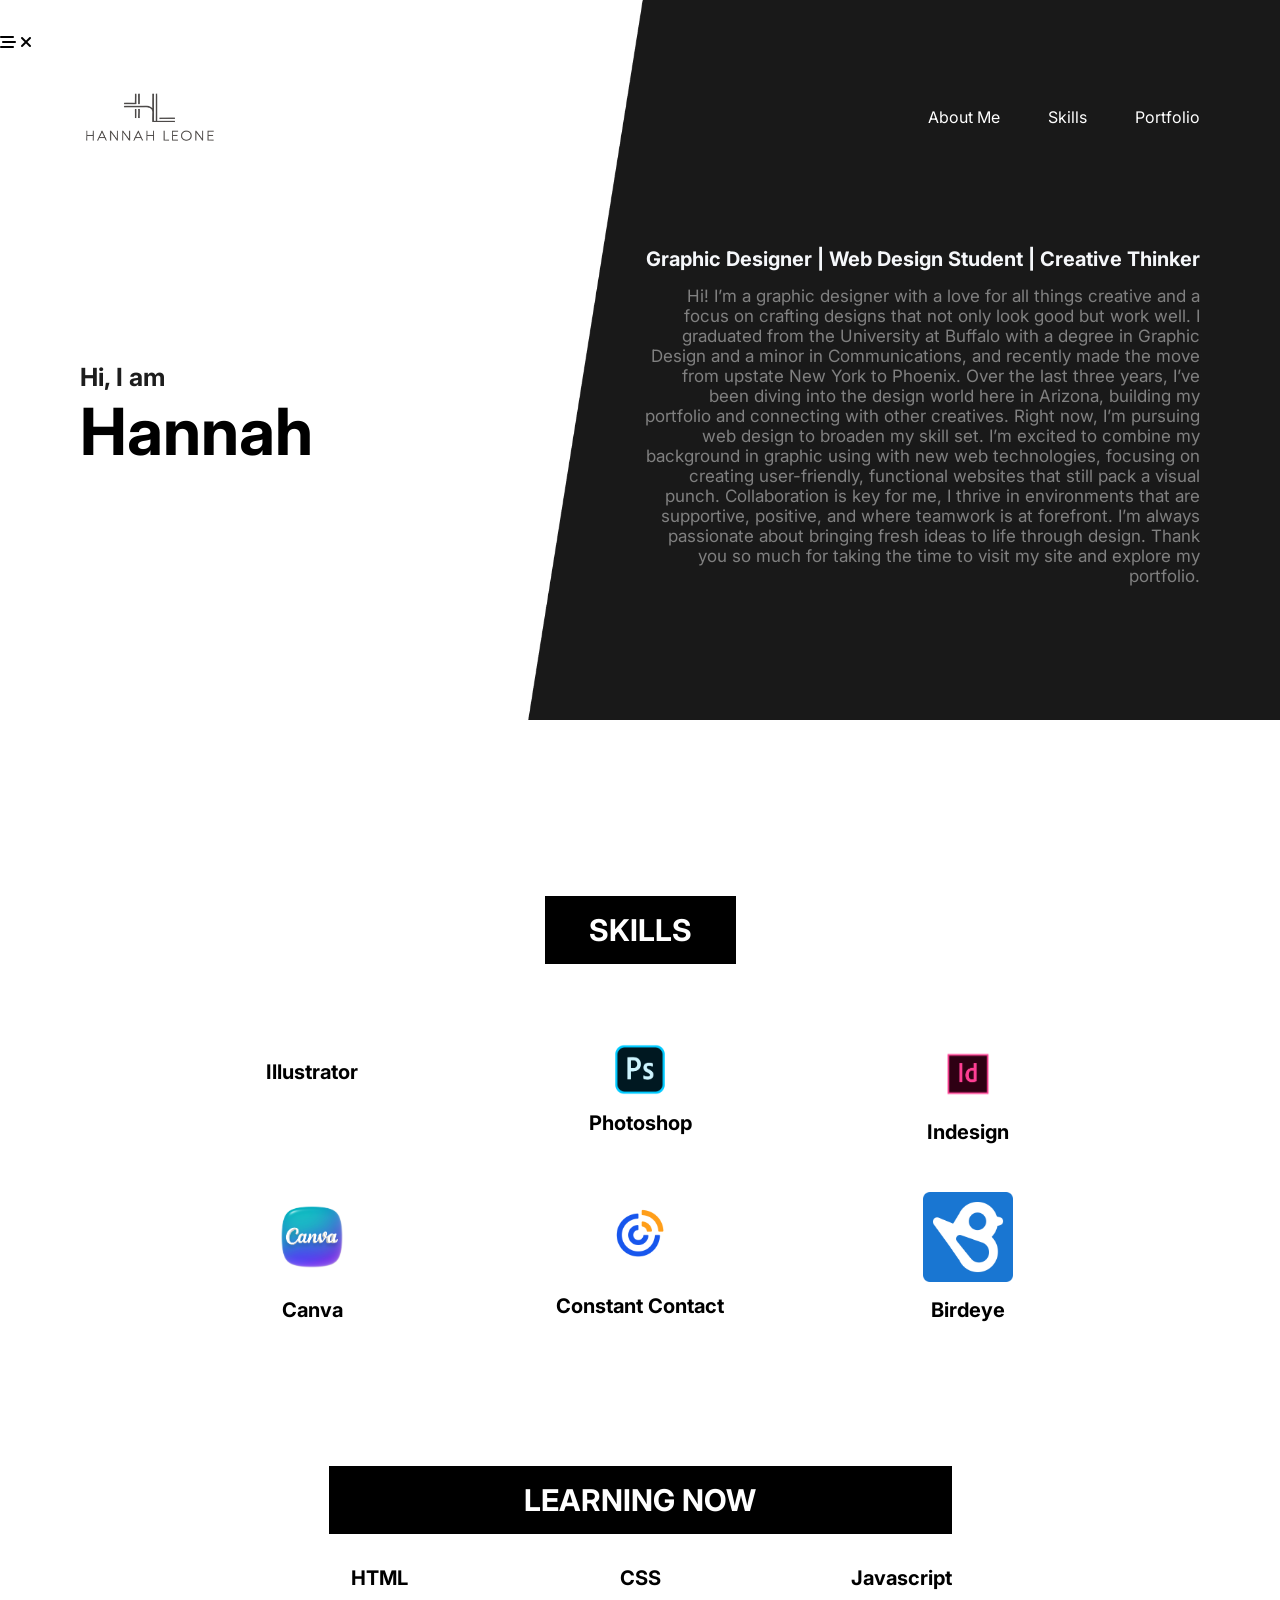
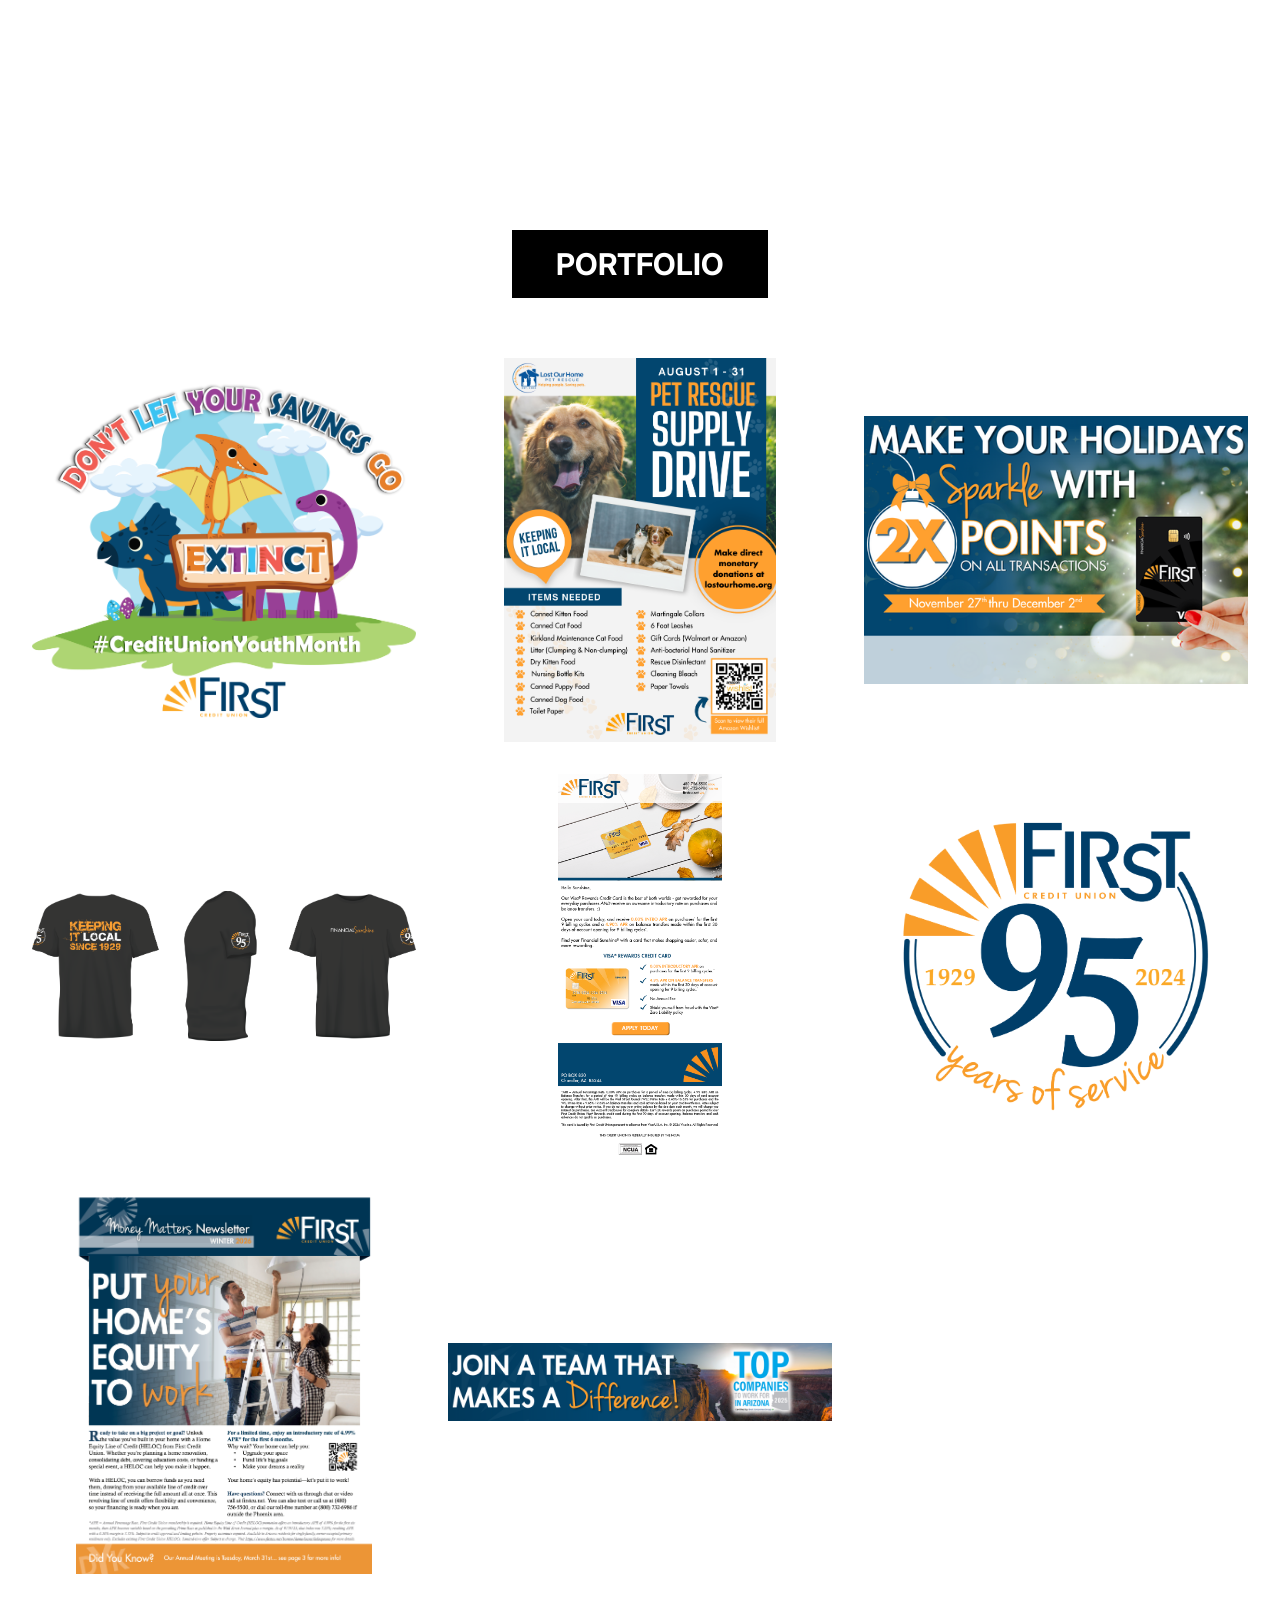
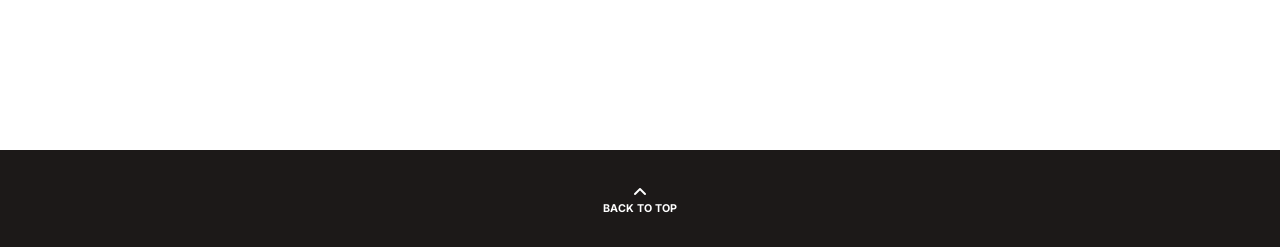
==== index.html @ 51cfffb6 "Fix viewport meta tag" ====
<!DOCTYPE html>
<html lang="en">
<head>
    <meta charset="UTF-8">
   <meta name="viewport" content="width=device-width, initial-scale=1.0">
    <title>Hannah Leone Portfolio</title>
    <link rel="stylesheet" href="style.css">
    <link rel="stylesheet" href="https://cdnjs.cloudflare.com/ajax/libs/font-awesome/6.6.0/css/all.min.css" integrity="sha512-Kc323vGBEqzTmouAECnVceyQqyqdsSiqLQISBL29aUW4U/M7pSPA/gEUZQqv1cwx4OnYxTxve5UMg5GT6L4JJg==" crossorigin="anonymous" referrerpolicy="no-referrer" />
</head>
<body>
    <header> 
        <div class="humburger">
            <i class="fa-solid fa-bars-staggered"  data-visible="true"></i>
            <i class="fa-solid fa-xmark"  data-visible="false"></i>
        </div>
    <nav class="container navbar">

        <img src="resources/transparent-logo.png" alt="logo" class="logo">
        <ul class="nav-links" data-visible="false">
            <li><a href="#About">About Me</a></li>
            <li><a href="#Skills">Skills</a></li>
            <li><a href="#Portfolio">Portfolio</a></li>
        </ul>
    </nav>
</header>
<main>
    <section class="hero">
        <div class="bg-img">
            <img src="resources/bg.png" alt="">
        </div>
        <div class="hero-top container">

                <div class="info">
                    <h1>Hi, I am</h1>
                    <h2>Hannah</h2>
                </div>
        

         <div class="aboutme-hero">
        <h6>Graphic Designer | Web Design Student | Creative Thinker</h6>
        <p>Hi! I’m a graphic designer with a love for all things creative and a focus on crafting designs that not only look good but work well. I graduated from the University at Buffalo with a degree in Graphic Design and a minor in Communications, and recently made the move from upstate New York to Phoenix. Over the last three years, I’ve been diving into the design world here in Arizona, building my portfolio and connecting with other creatives.
            Right now, I’m pursuing web design to broaden my skill set. I’m excited to combine my background in graphic using with new web technologies, focusing on creating user-friendly, functional websites that still pack a visual punch.
            Collaboration is key for me, I thrive in environments that are supportive, positive, and where teamwork is at forefront. I’m always passionate about bringing fresh ideas to life through design.
            Thank you so much for taking the time to visit my site and explore my portfolio.</p>
         </div>
        </div>   
    </section>

    <section class="skills container" id="Skills">
        <div class="header-info">
            <h4>SKILLS</h4>
        </div>

        <div class="grid-skills">
            <div class="grid-item item1">
                    <img src="resources/Adobe_Illustrator-Logo.wine.png" alt="">
                    <h6>Illustrator</h6>
            </div>
                        <div class="grid-item item2">
                  <img src= "resources/Adobe-Photoshop-Logo-2019-2020.png" alt="">
                    <h6>Photoshop</h6>
                </div>
                <div class="grid-item item3">
                    <img src="resources/Adobe_InDesign-Logo.wine.png" alt="">
                    <h6>Indesign</h6>
                </div>
                <div class="grid-item item4">
                    <img src="resources/canvalogo.webp" alt="">
                    <h6>Canva</h6>
                </div>
                <div class="grid-item item5">
                    <img src="resources/constant contact logo.png" alt="">
                    <h6>Constant Contact</h6>
                </div>
                <div  class="grid-item item6">
                    <img src="resources/birdeye Logo.png" alt="">
                    <h6>Birdeye</h6>
                </div>
        </div>

        <div class="learning-now">
            <h4>LEARNING NOW</h4>
            <div class="grid-skills">
                
                <div class="grid-item item1">
                    <h6>HTML</h6>
                </div>

                <div class="grid-item item2">
                    <h6>CSS</h6>
                </div>

                <div class="grid-item item3">
                    <h6>Javascript</h6>
                </div>

            </div>
        </div>


            
    </section>

  <section class="portfolio" id="Portfolio">
  <h4>PORTFOLIO</h4>

  <div class="portfolio-grid">

    <!-- Campaign Item -->
    <div class="portfolio-campaign">

      <!-- Main square -->
      <div class="portfolio-item campaign-toggle">
        <img src="resources/Sticker.png">
        <div class="overlay">
          <h6>Youth Week</h6>
        </div>
      </div>

      <!-- Expanded gallery -->
      <div class="campaign-gallery">

        <!-- Project description-->
         <h3 class="project-blurb">
          Youth Week Design Materials <br>
          A cohesive set of print materials created to engage youth participants through interactive and visually approachable design. Assets were developed using a combination of Adobe Illustrator and InDesign to ensure consistency, clarity, and print-ready production.
         </h3>
      
        <!--Images with Captions--> 
      <figure>
        <img src="resources/Poster 8.5x11.pdf" alt="Youth Week Poster">
        <figcaption><h3>Youth Week Promotional Poster</h3>
        A vibrant, eye-catching design to draw attention to Youth Week events and activities.</figcaption>
      </figure>

      <figure>
        <img src="resources/Digital Screen 1920x1080-01.png" alt="Youth Week Color Page">
        <figcaption><h3> Interactive Coloring Page </h3>
        Encourages creativity and hands-on participation for youth members.</figcaption>
      </figure>

      <figure>
        <img src="resources/Crossword Puzzle With Logo.pdf" alt="Youth Week Word Search">
        <figcaption><h3>Word Search Puzzle </h3>
        A fun, educational activity reinforcing key Youth Week themes.</figcaption>
      </figure>

      <figure>
        <img src="resources/Word Search with Logo.pdf" alt="Youth Week Cross Word">
        <figcaption><h3>Crossword Puzzle </h3>
        Promotes problem-solving and engagement in a playful format.</figcaption>
      </figure>

    </div>

    </div>

    <!-- Campaign Item -->
    <div class="portfolio-campaign">

    

      <!-- Main square -->
      <div class="portfolio-item campaign-toggle">
        <img src="resources/Lost Our Home Flyer.png">
        <div class="overlay">
          <h6>Pet Supply Drive</h6>
        </div>
      </div>
      
      <!-- Expanded gallery -->
      <div class="campaign-gallery">

        <!-- Project description-->
         <h3 class="project-blurb">
          Pet Supply Drive Campaign Materials <br>
          A community-focused set of promotional materials created for a Credit Union–led Pet Supply Drive supporting local animal shelters. Assets included in-branch print signage and digital platform banners, designed to engage members through clear messaging and cohesive visual design.
         </h3>

         <!-- Images with Captions-->
        <figure>
        <img src="resources/Pet Supply Drive Flyer.pdf" alt="Pet Supply Drive Flyer">
        <figcaption><h3>Promotional Poster</h3> A clear, approachable in-branch poster designed to raise awareness and encourage member participation in the Pet Supply Drive</figcaption>
        </figure>

        <figure>
        <img src="resources/Pet Supply Drive Account Tile.png">
          <figcaption><h3>Digital Banking Banner</h3> A streamlined digital banner displayed within the online banking platform to promote the Pet Supply Drive and increase visibility among members. </figcaption>
        </figure>
      </div>

    </div>

      <!-- Campaign Item -->
    <div class="portfolio-campaign">

      <!-- Main square -->
      <div class="portfolio-item campaign-toggle">
        <img src="resources/CC Campaign - Website Pop Up (1).png">
        <div class="overlay">
          <h6>Holiday Credit Card Campaign</h6>
        </div>
      </div>

      <!-- Expanded gallery -->
      <div class="campaign-gallery">

        <!-- Project description-->
         <h3 class="project-blurb">
          Holiday Rewards Campaign Materials <br>
          A seasonal promotional campaign created to highlight a limited-time rewards incentive for cardholders. The campaign focused on clear value-driven messaging and festive visuals to encourage increased card usage during the holiday period. </h3>
      
        <!--Images with Captions--> 
      <figure>
        <img src="resources/CC Campaign - Website Pop Up (1).png" alt="Holiday Credit Card Promotion Website Pop-up">
        <figcaption><h3>Website Pop-up</h3>
        A festive website pop-up designed to highlight a limited-time 2x points promotion and capture member attention during site visits.</figcaption>
      </figure>

      <figure>
        <img src="resources/CC Holiday Campaign - Email Header (1).png" alt="Holiday Credit Card Campaign Email Header">
        <figcaption><h3> Email Header </h3>
        Email header designed to introduce the holiday credit card promotion and highlight limted-time rewards. </figcaption>
      </figure>

      <figure>
        <img src="resources/CC Holiday Campaign-Top Banner (1).png" alt="Holiday Credit Card Campaign Digital Banking Top Banner">
        <figcaption><h3>Digital Banking Banner </h3>
        A steramlined digital banner displayed within the online banking platform to promote the holiday credit card rewards offer.</figcaption>
      </figure>

      <figure>
        <img src="resources/CC Rewards Point Teller Tower (3).png" alt="Holiday Credit Card Campaign Teller Tower Display">
        <figcaption><h3>Teller Tower</h3>
        An in-branch teller tower designed to support the holiday credit card campaing and reinforce messaging at point of service.</figcaption>
      </figure>

    </div>

    </div>
    <!-- Campaign Item -->
    <div class="portfolio-campaign">

      <!-- Main square -->
      <div class="portfolio-item campaign-toggle">
        <img src="resources/tshirt - 2.png">
        <div class="overlay">
          <h6>Apparel</h6>
        </div>
      </div>

      <!-- Expanded gallery -->
      <div class="campaign-gallery">
        <img src="resources/Option 3.pdf">
        <img src="resources/Option 3.3.pdf">
        <img src="resources/Option 3.2.pdf">
        <img src="resources/Option 2.pdf">
        <img src="resources/Option 2.2.pdf">

      </div>

    </div>

   <!-- Campaign Item -->
    <div class="portfolio-campaign">

      <!-- Main square -->
      <div class="portfolio-item campaign-toggle">
        <img src="resources/TIMES Eblast Fall 2024 - 2.png">
        <div class="overlay">
          <h6>Email Campaigns</h6>
        </div>
      </div>

      <!-- Expanded gallery -->
      <div class="campaign-gallery">

        <!-- Project description-->
         <h3 class="project-blurb">
          Holiday Rewards Campaign Materials <br>
          A seasonal promotional campaign created to highlight a limited-time rewards incentive for cardholders. The campaign focused on clear value-driven messaging and festive visuals to encourage increased card usage during the holiday period. </h3>
      
        <!--Images with Captions--> 
      <figure>
        <img src="resources/TIMES Eblast Fall 2024 -1.png" alt="Fall 2024 Eblast">
      </figure>

      <figure>
        <img src="resources/TIMES Eblast January 2025.png" alt="January 2025 Eblast">
      </figure>

      <figure>
        <img src="resources/TIMES Eblast March 2024 - 2.png" alt="March 2024 Eblast">
      </figure>

      <figure>
        <img src="resources/TIMES Eblast Summer 2024.png" alt="Summer 2024 Eblast">
      </figure>

      <figure>
        <img src="resources/Car Sale Email.png" alt="Car Sale Eblast">
      </figure>


    </div>


    <!-- Campaign Item -->
    <div class="portfolio-campaign">

      <!-- Main square -->
      <div class="portfolio-item campaign-toggle">
        <img src="resources/95 Years -Transparent Background-01.png">
        <div class="overlay">
          <h6>Logo Designs</h6>
        </div>
      </div>

      <!-- Expanded gallery -->
      <div class="campaign-gallery">
        <img src="resources/First Wealth Advisors Logo - 2024-02.png">
      </div>

    </div>


   <div class="portfolio-campaign">

  <!-- Main square -->
  <div class="portfolio-item campaign-toggle">
    <img src="resources/Jan2025MM Pg 1.png">
    <div class="overlay">
      <h6>Community Newsletter</h6>
      <p>Editorial Design</p>
    </div>
  </div>

  <!-- Expanded content -->
  <div class="campaign-gallery">

    <!-- Page previews -->
    <a href="resources/newsletter.pdf" target="_blank">
      <img src="resources/Jan2025MM Pg 1.png" alt="Newsletter page 1">
    </a>

    <a href="resources/newsletter.pdf" target="_blank">
      <img src="resources/Jan2026MM Pg 2.png" alt="Newsletter page 2">
    </a>

    <a href="resources/newsletter.pdf" target="_blank">
      <img src="resources/Jan2026MM Pg 3.png" alt="Newsletter page 3">
    </a>

    <!-- CTA -->
    <a href="resources/January2026MM.pdf"
       target="_blank"
       class="view-pdf">
      View full newsletter →
    </a>

  </div>


   <!-- Campaign Item -->
    <div class="portfolio-campaign">

      <!-- Main square -->
      <div class="portfolio-item campaign-toggle">
        <img src="resources/8.png">
        <div class="overlay">
          <h6>Indeed Banner</h6>
        </div>
      </div>

      <!-- Expanded gallery -->
      <div class="campaign-gallery">
        <img src="resources/7.png">
        <img src="resources/6.png">
        <img src="resources/5.png">
        <img src="resources/4.png">
        <img src="resources/3.png">
        <img src="resources/2.png">
        <img src="resources/1.png">

      </div>

    </div>


  </div>

</div>


  </div>
</section>





</section>



</main>

<footer>
    <div class="container footer-info">
    <div class="scroll-up">
        <a href="#"><i class="fas fa-angle-up"></i></a>
        <h6>BACK TO TOP</h6>
    </div>
</footer>


<script>
  document.querySelectorAll(".campaign-toggle").forEach(toggle => {
    toggle.addEventListener("click", () => {
      const gallery = toggle.nextElementSibling;
      gallery.classList.toggle("active");
    });
  });
</script>


</body>












</html>
---- style.css ----
@import url('https://fonts.googleapis.com/css2?family=Inter:ital,opsz,wght@0,14..32,100..900;1,14..32,100..900&display=swap');
*{
    margin: 0;
    padding: 0;
    box-sizing: border-box;
}

body {
    font-family: "Inter", sans-serif;
    background: color #f5f7fa;;

}

header {
    position: absolute;
    top: 0;
    left: 0;
    width: 100%;
    z-index: 999;
    margin-top:2rem;
    height: 2.875rem;
   
}
.container{
    width: min(90%,1120px);
    margin-inline: auto;
}
/*Navigation Bar */
.navbar{
    display: flex;
    justify-content: space-between;
    align-items: center;
    
}

.navbar .mobile-logo{
    display: none;
}
.navbar .logo{
    width: 8.729375rem;
    height:8.125rem ;
    cursor: pointer;
}

.nav-links{
    height: 100%;
    display: flex;
    justify-content: center;
    align-items: center;
    gap: 3rem;
    
}
.nav-links li{
    list-style: none;
}
.nav-links li a{
    text-decoration: none;
    color: #fff;
    font-size: 1rem;
    font-weight: 400;
    line-height: 1rem;
}
.nav-links .btn{
    text-decoration: none;
    background-color: #fff;
    color: black;
    border: none;
    padding: 10px 25px;
    border-radius: 20px;
    font-size: 1rem;
    font-weight: 400;
    line-height: 1rem;
    cursor: pointer;
}

.hero {
    margin-top: 2.125rem;
    display: flex;
    flex-direction: column;
}

.hero-top.container {
    padding-bottom: 55px;
    display: flex;
    justify-content: space-between;
    align-items: center;
    height: 80vh;
    position: relative;
    z-index: 2;
}

.info {
    flex: 1;
    align-items: left;
}

.aboutme-hero {
    padding-top: 100px;
    flex: 1;
    color: white;
    text-align: right;
}


.bg-img {
    position: absolute;
    top: 0;
    left: 0;
    width: 100%;
    height: 100%;
    z-index: 1;
}

.bg-img img{
    width: 60%;
    height: 80vh;
    position: absolute;
    right: 0;
    top: 0;
    z-index: -1;
    opacity: 90%;
}


.info h1 {
    margin-top: 100px;
    font-size: 25px;
    font-weight: 700;
    color: #1d1d1d;
}

.info h2 {
    font-size: 65px;
    font-weight: 700;
}

.info h6 {
    font-size: 1.5rem;
    font-weight: 400;
    color: #909090;
}


.person-img img{
    margin-right: 8rem;
    width: 400px;
    height:468px
}


.aboutme {
    font-size: 25px;
    margin-top: 200px;
    background: #1d1d1d;
    display: flex;
    flex-direction: column;
    align-items: center;
    padding: 2rem 3rem;
    color: #fff;
    gap: 1rem;
}

.aboutme-hero h6 {
    font-size: 20px;
    color: #f5f7fa;
}
.aboutme-hero p{
    margin-top: 15px;
    font-size: 17px;
    line-height: 20px;
    color: grey;
}

.header-info{
    border: 4px solid #000;
    font-size: 30px;
    padding: 0.75rem 2.5rem;
    margin: 0;
    display: inline-block;
    text-align: center;
    background-color: #000;
    color: white;
}

.header-info h4 {
    margin-top: 0;
}

.header-info h6{
    font-size: 1rem;
    font-weight: 600;
    border-inline: 2px solid #000;
    padding-inline: 1rem;
}
.grid-about{
    display: grid;
    grid-template-columns: repeat(2,1fr);
    gap: 2rem;
}
.grid-about h6{
    font-size: 3px;
    font-weight: 700;
}
.grid-about .columns{
    display: flex;
    flex-direction: column;
    gap: 1rem;

}
.skills{
    text-transform: capitalize;
    margin-top: 8.875rem;
    display: flex;
    flex-direction: column;
    align-items: center;
    gap: 5rem;
}
.using-now, .learning-now, .other-skills{
    display: flex;
    flex-direction: column;
    gap: 2rem;
}
.using-now, .learning-now, .other-skills h4{
    font-size: 1.5rem;
    display: flex;
}

.grid-skills{
    font-size: 30px;
    display: grid;
    grid-template-columns: repeat(3,1fr);
    row-gap: 3rem;
    column-gap: 10rem;
}
.grid-item{
    display: flex;
    flex-direction: column;
    gap: 1rem;
    text-align: center;
    align-items: center;
    
}
.grid-item img{
    width: 90px;
    height: 100px;
    height: auto;
    max-width: 100%;
    object-fit: fill;
}

.learning-now {
    display: flex;
    justify-content: center;
    margin: 4rem 0;
}

.learning-now h4 {
    border: 4px solid #000;
    font-size: 30px;
    padding: 0.75rem 2.5rem;
    margin: 0;
    display: inline-block;
    text-align: center;
    background-color: #000;
    color: white;
}


/* =========================
   PORTFOLIO SECTION
========================= */

.portfolio {
  margin: 6rem auto;
  text-align: center;
  padding: 80px 0;
}

.portfolio h4 {
  border: 4px solid #000;
  font-size: 30px;
  padding: 0.75rem 2.5rem;
  margin: 0 auto 60px;
  display: inline-block;
  background-color: #000;
  color: white;
  width: fit-content;
}


/* =========================
   GRID LAYOUT
========================= */

.portfolio-grid {
  display: grid;
  grid-template-columns: repeat(3, 1fr);
  gap: 2rem;
  max-width: 1400px;
  margin: 0 auto;
  padding: 0 2rem;
}


/* =========================
   PORTFOLIO ITEM (SQUARE)
========================= */

.portfolio-item {
  aspect-ratio: 1 / 1;
  position: relative;
  overflow: hidden;
  cursor: pointer;
}

.portfolio-campaign {
  display: contents;
}


.portfolio-item img {
  width: 100%;
  height: 100%;
  object-fit: contain;
  display: block;
  border-radius: 4px;
  transition: transform 0.4s ease;
}

.portfolio-item:hover img {
  transform: scale(1.05);
}


/* =========================
   OVERLAY
========================= */

.overlay {
  position: absolute;
  inset: 0;
  background: rgba(0, 0, 0, 0.6);
  display: flex;
  flex-direction: column;
  align-items: center;
  justify-content: center;
  text-align: center;
  opacity: 0;
  transition: opacity 0.3s ease;
  padding: 16px;
  color: white;
}

.portfolio-item:hover .overlay {
  opacity: 1;
}

.overlay h6 {
  font-size: 1rem;
  margin-bottom: 6px;
}

.overlay p {
  font-size: 0.8rem;
  opacity: 0.85;
}


/* =========================
   EXPANDABLE CAMPAIGN GALLERY
========================= */

.campaign-gallery {
  grid-column: 1 / -1;
  display: none;
  grid-template-columns: repeat(2, 1fr); /* ⬅ bigger images */
  gap: 1.5rem;
  margin-top: 1.5rem;
}


.campaign-gallery.active {
  display: grid;
}

.campaign-gallery img {
  width: 100%;
  aspect-ratio: 1 / 1;
  object-fit: contain;   /* keeps whole image visible */
  background: #f5f5f5;   /* optional: clean frame */
  padding: 10px;
  border-radius: 4px;
}

.campaign-gallery figure {
  margin: 0;
  display: flex;
  flex-direction: column;
  gap: 0.4rem;
}

.campaign-gallery figcaption {
  font-size: 0.8rem;
  color: #555;
  text-align: center;
}

.project-blurb {
  grid-column: 1 / -1;        /* span full width of gallery */
  font-size: 0.95rem;
  color: #333;                /* matches text color of portfolio */
  line-height: 1.4;
  margin-bottom: 1rem;
  text-align: center;         /* optional, looks clean */
}




footer a{
    text-decoration: none;
    color: #fff
}

footer {
    margin-top: 3rem;
    background-color: #1c1918;
    color: #fff;
    padding: 2rem 0;
    display: flex;
    justify-content: center;
    align-items: center;
    gap: 2rem;
}

.footer-info {
    display: flex;
    flex-direction: column;
    justify-content: center;
    align-items: center;
    text-align: center;
    gap: 1rem;
}
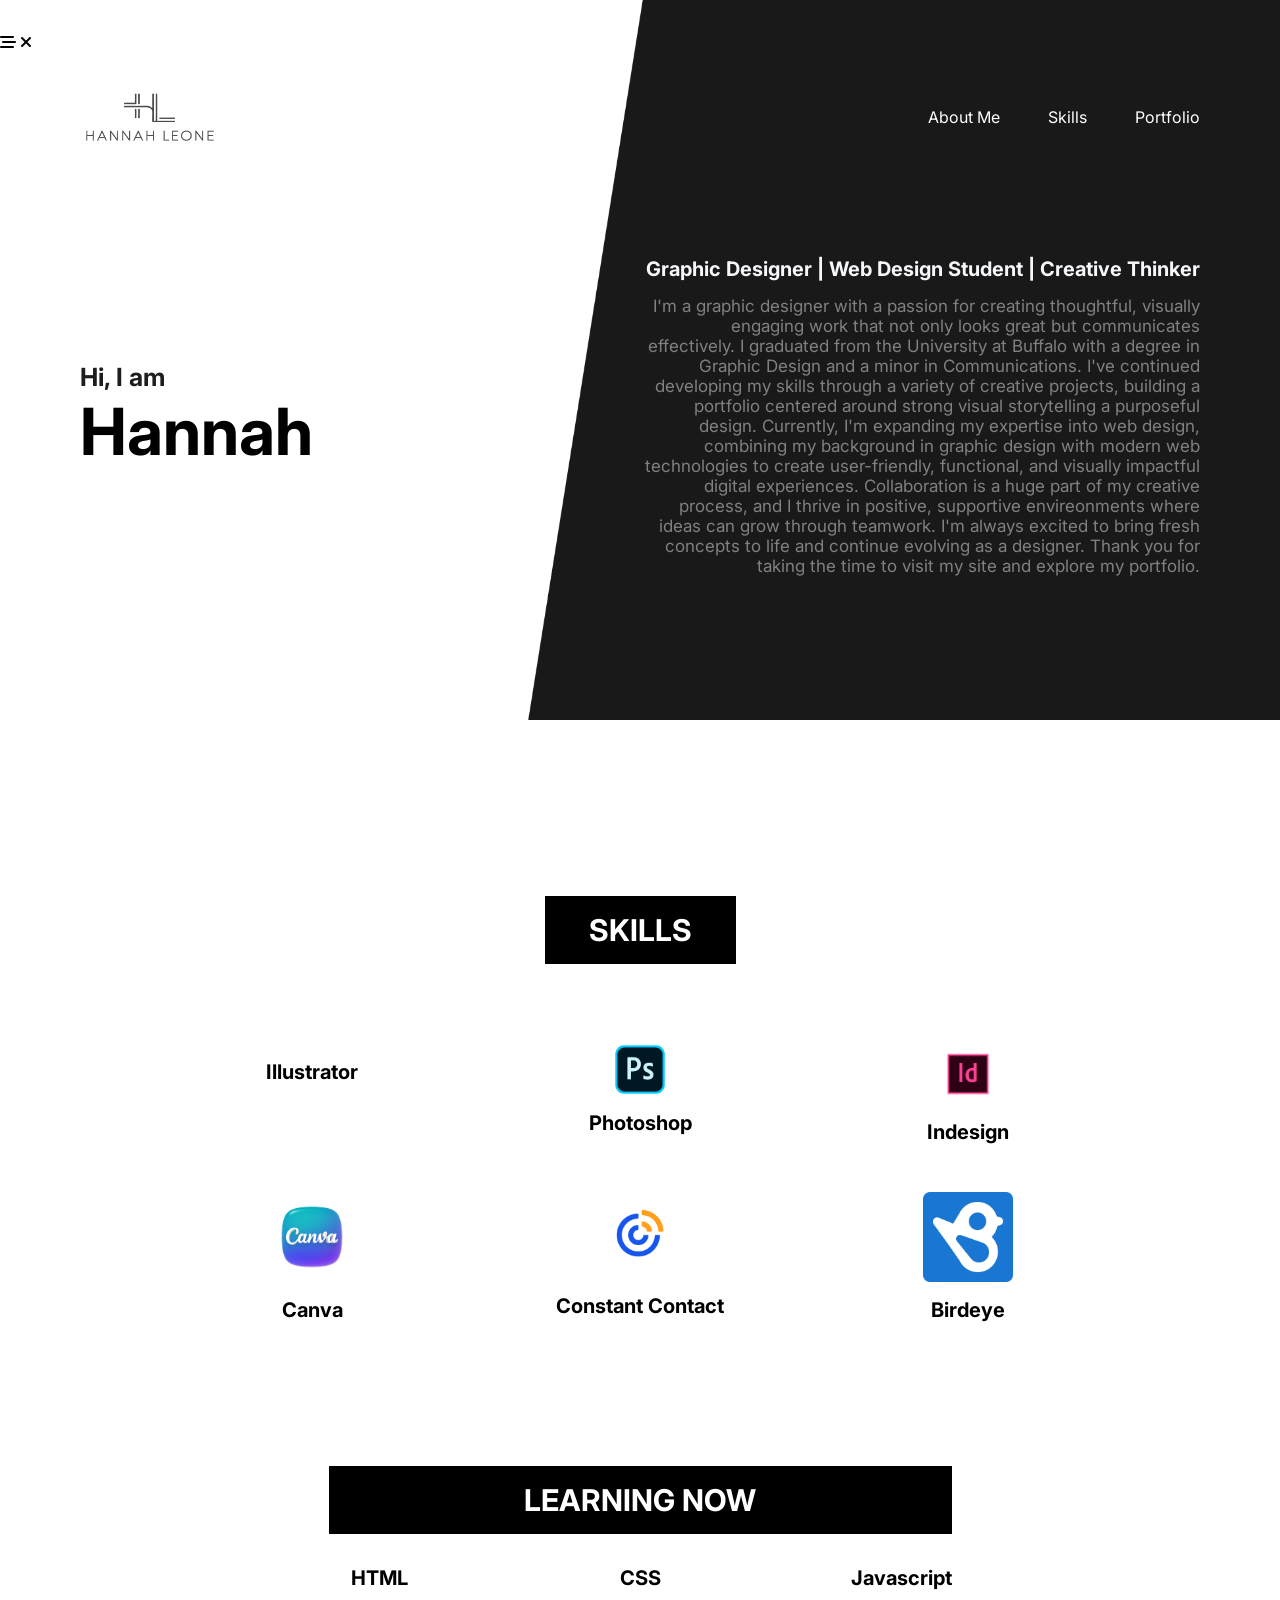
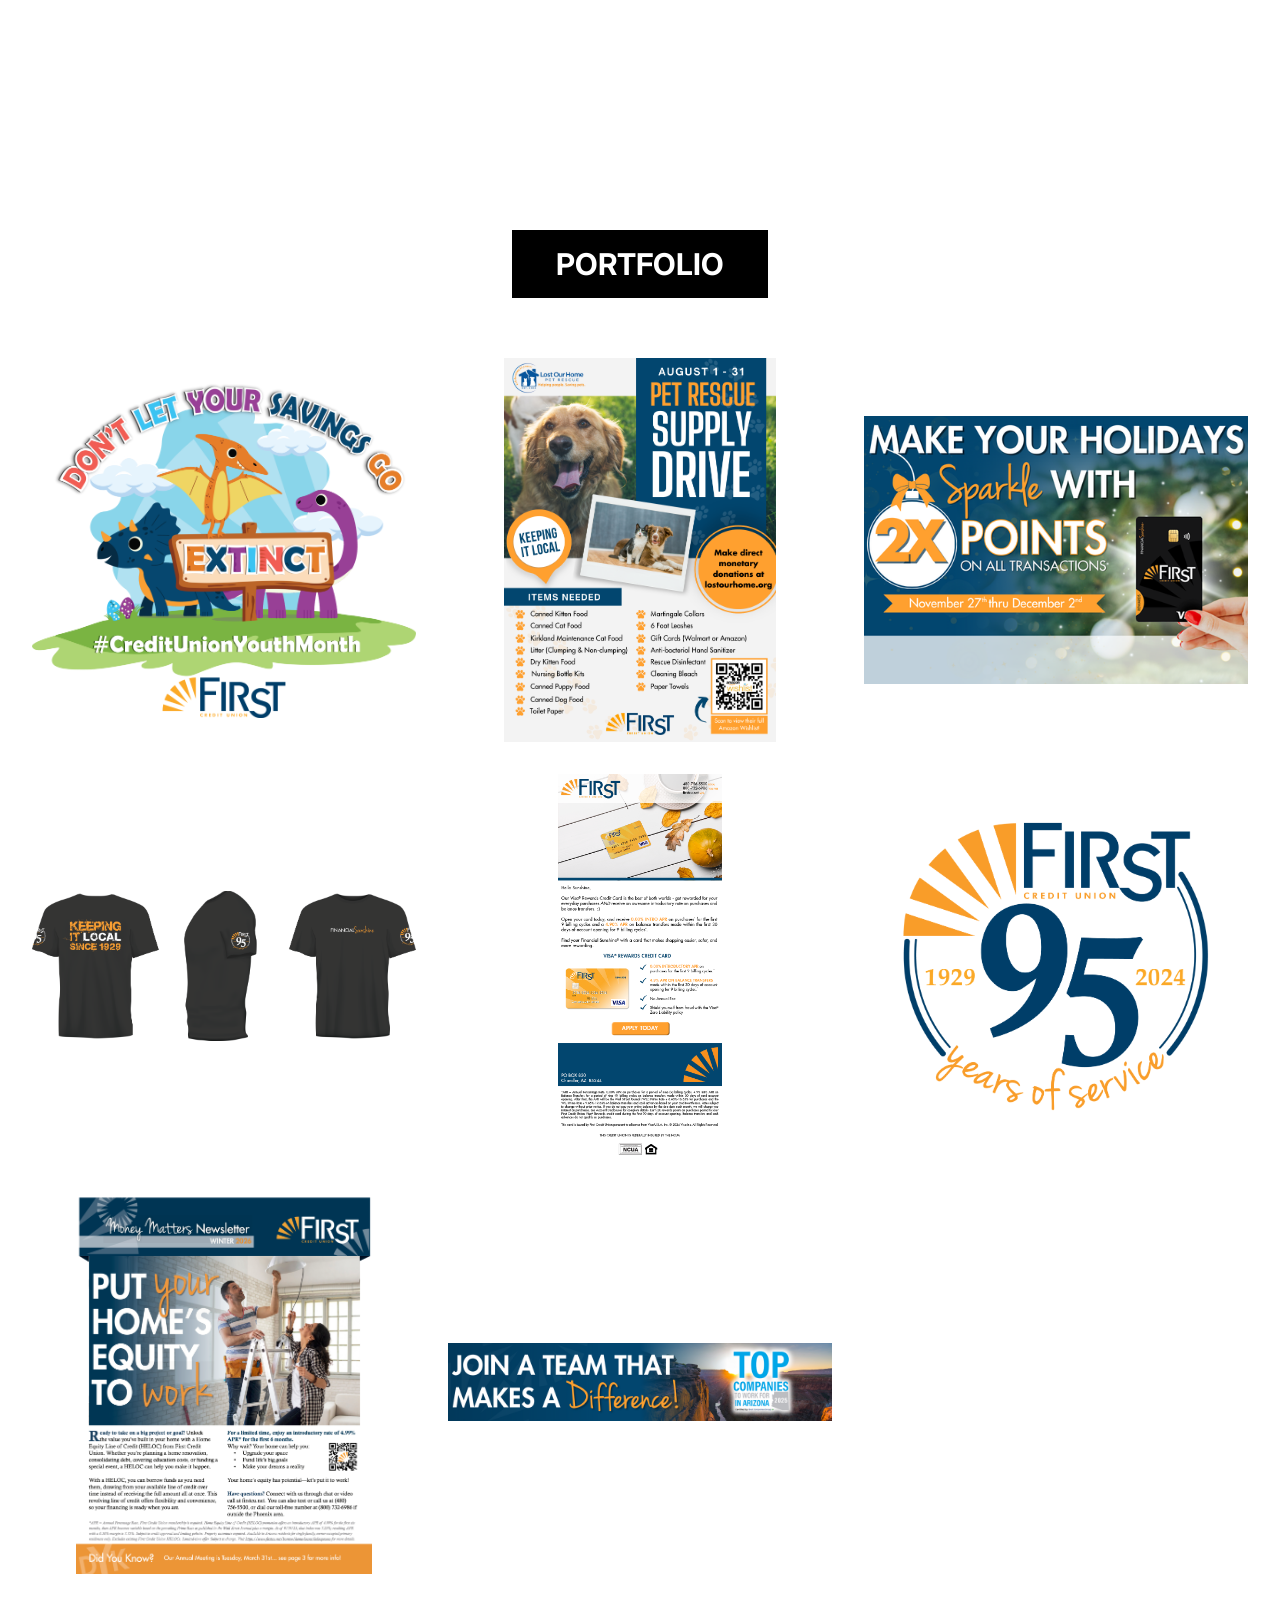
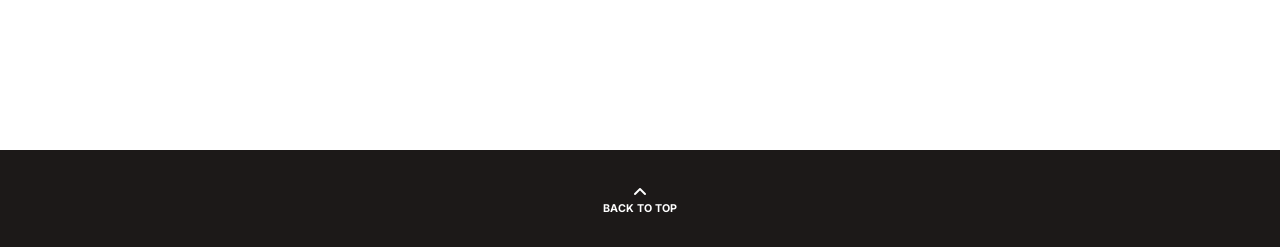
==== commit 29af867f: "Update index.html" ====
--- a/index.html
+++ b/index.html
@@ -2,7 +2,7 @@
 <html lang="en">
 <head>
     <meta charset="UTF-8">
-   <meta name="viewport" content="width=device-width, initial-scale=1.0">
+    <meta name="viewport" content="width=device-width, initial-scale=1.0">
     <title>Hannah Leone Portfolio</title>
     <link rel="stylesheet" href="style.css">
     <link rel="stylesheet" href="https://cdnjs.cloudflare.com/ajax/libs/font-awesome/6.6.0/css/all.min.css" integrity="sha512-Kc323vGBEqzTmouAECnVceyQqyqdsSiqLQISBL29aUW4U/M7pSPA/gEUZQqv1cwx4OnYxTxve5UMg5GT6L4JJg==" crossorigin="anonymous" referrerpolicy="no-referrer" />
@@ -14,6 +14,7 @@
             <i class="fa-solid fa-xmark"  data-visible="false"></i>
         </div>
     <nav class="container navbar">
+        <!--Updated on 5.17.26-->
 
         <img src="resources/transparent-logo.png" alt="logo" class="logo">
         <ul class="nav-links" data-visible="false">
@@ -38,10 +39,12 @@
 
          <div class="aboutme-hero">
         <h6>Graphic Designer | Web Design Student | Creative Thinker</h6>
-        <p>Hi! I’m a graphic designer with a love for all things creative and a focus on crafting designs that not only look good but work well. I graduated from the University at Buffalo with a degree in Graphic Design and a minor in Communications, and recently made the move from upstate New York to Phoenix. Over the last three years, I’ve been diving into the design world here in Arizona, building my portfolio and connecting with other creatives.
-            Right now, I’m pursuing web design to broaden my skill set. I’m excited to combine my background in graphic using with new web technologies, focusing on creating user-friendly, functional websites that still pack a visual punch.
-            Collaboration is key for me, I thrive in environments that are supportive, positive, and where teamwork is at forefront. I’m always passionate about bringing fresh ideas to life through design.
-            Thank you so much for taking the time to visit my site and explore my portfolio.</p>
+        <p>I'm a graphic designer with a passion for creating thoughtful, visually engaging work that not only looks great but communicates effectively. I graduated from the University at Buffalo with a degree in Graphic Design and a minor in Communications. I've continued developing my skills through a variety of creative projects, building a portfolio centered around strong visual storytelling a purposeful design.
+
+          Currently, I'm expanding my expertise into web design, combining my background in graphic design with modern web technologies to create user-friendly, functional, and visually impactful digital experiences.
+
+          Collaboration is a huge part of my creative process, and I thrive in positive, supportive envireonments where ideas can grow through teamwork. I'm always excited to bring fresh concepts to life and continue evolving as a designer. Thank you for taking the time to visit my site and explore my portfolio.
+        </p>
          </div>
         </div>   
     </section>
@@ -437,4 +440,4 @@
 
 
 
-</html>+</html>
--- a/style.css
+++ b/style.css
@@ -442,11 +442,120 @@
     gap: 1rem;
 }
 
-
-
-
-
-
-
-
-
+@media (max-width: 768px) {
+
+  /* REMOVE DIAGONAL / BACKGROUND SHAPE */
+  .bg-img {
+    display: none;
+  }
+
+
+  .hero-top.container {
+    flex-direction: column;
+    height: auto;
+    padding: 3rem 1.5rem 2rem;
+  }
+
+    .hero {
+    margin-top: 1rem;
+  }
+
+   header {
+    position: relative;
+    z-index: auto;
+    padding: 1rem 1.5rem;
+    background: #fff;
+  }
+
+  /* FORCE HERO TEXT TO BLACK */
+  .hero,
+  .hero h1,
+  .hero h2,
+  .hero h6,
+  .aboutme-hero,
+  .aboutme-hero p {
+    color: #000 !important;
+  }
+
+  .info {
+    text-align: center;
+  }
+
+  .info h1,
+  .info h2 {
+    text-align: center;
+  }
+
+  .info h1 {
+    font-size: 18px;
+    margin-top: 0;
+  }
+
+  .info h2 {
+    font-size: 40px;
+    line-height: 1.1;
+    margin-top: 0.5rem;
+    margin-bottom: 0.75rem;
+  }
+
+  .info h6 {
+    margin-top: 0;
+  }
+
+ .aboutme-hero {
+    padding-top: 0;
+    margin-top: 1rem;
+  }
+  
+  .aboutme-hero p {
+    margin-top: 0;
+  }
+
+   .skills {
+    margin-top: 4rem;
+  }
+
+  /* NAVIGATION TEXT BLACK ON MOBILE */
+  .nav-links li a,
+  .nav-links .btn {
+    color: #000 !important;
+  }
+
+  /* If your nav background is light */
+  .navbar {
+    background: transparent;
+    align-items: center;
+  }
+
+  .navbar .logo {
+    height: 40px;
+    width: auto;
+  }
+
+   /* FIX SKILLS GRID ON MOBILE */
+  .grid-skills {
+    grid-template-columns: repeat (2, 1fr);
+    row-gap: 2rem;
+    column-gap: 0;
+  }
+
+  .grid-item img {
+    width: 70px;
+    height: auto;
+  }
+
+  .skills {
+    overflow: visible;
+  }
+
+}
+
+
+/* Test - Mobile Fix */
+
+
+
+
+
+
+
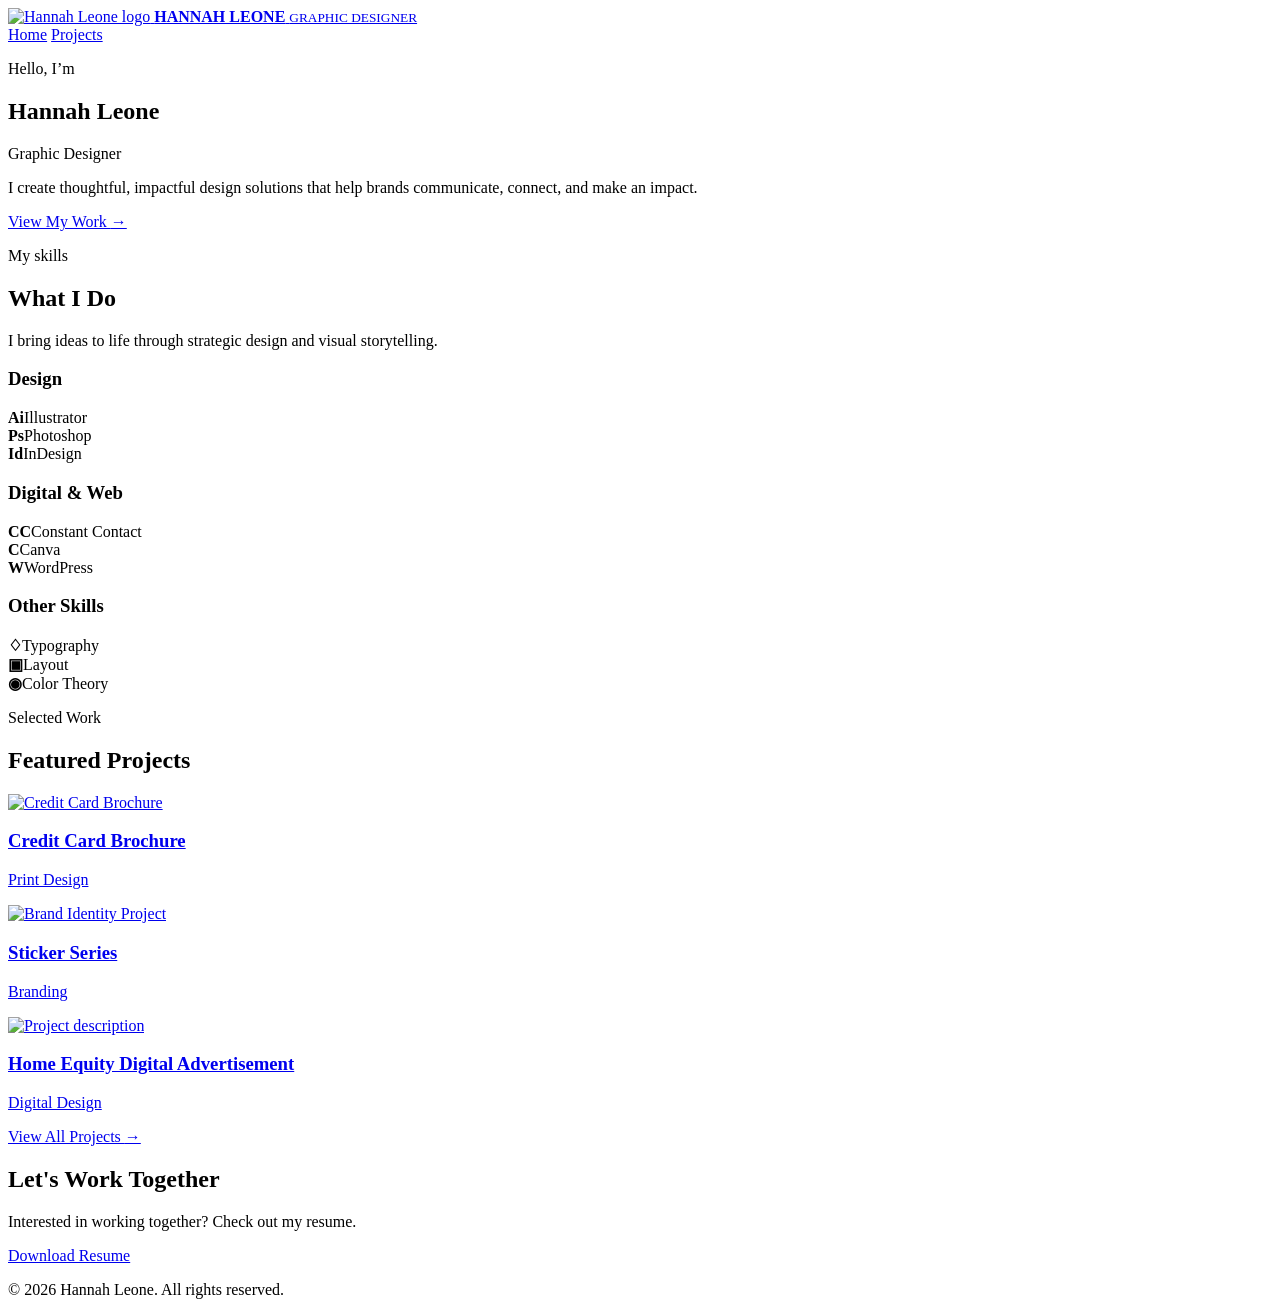
==== commit bcc2fce3: "Update index.html" ====
--- a/index.html
+++ b/index.html
@@ -1,443 +1,160 @@
 <!DOCTYPE html>
 <html lang="en">
-<head>
-    <meta charset="UTF-8">
-    <meta name="viewport" content="width=device-width, initial-scale=1.0">
-    <title>Hannah Leone Portfolio</title>
-    <link rel="stylesheet" href="style.css">
-    <link rel="stylesheet" href="https://cdnjs.cloudflare.com/ajax/libs/font-awesome/6.6.0/css/all.min.css" integrity="sha512-Kc323vGBEqzTmouAECnVceyQqyqdsSiqLQISBL29aUW4U/M7pSPA/gEUZQqv1cwx4OnYxTxve5UMg5GT6L4JJg==" crossorigin="anonymous" referrerpolicy="no-referrer" />
-</head>
-<body>
-    <header> 
-        <div class="humburger">
-            <i class="fa-solid fa-bars-staggered"  data-visible="true"></i>
-            <i class="fa-solid fa-xmark"  data-visible="false"></i>
-        </div>
-    <nav class="container navbar">
-        <!--Updated on 5.17.26-->
+  <head>
+    <meta charset="UTF-8" />
+    <meta name="viewport" content="width=device-width, initial-scale=1.0" />
+    <title>Hannah Leone — Graphic Designer</title>
 
-        <img src="resources/transparent-logo.png" alt="logo" class="logo">
-        <ul class="nav-links" data-visible="false">
-            <li><a href="#About">About Me</a></li>
-            <li><a href="#Skills">Skills</a></li>
-            <li><a href="#Portfolio">Portfolio</a></li>
-        </ul>
-    </nav>
-</header>
-<main>
-    <section class="hero">
-        <div class="bg-img">
-            <img src="resources/bg.png" alt="">
-        </div>
-        <div class="hero-top container">
+    <link rel="preconnect" href="https://fonts.googleapis.com" />
+    <link rel="preconnect" href="https://fonts.gstatic.com" crossorigin />
+    <link
+      href="https://fonts.googleapis.com/css2?family=DM+Sans:wght@400;500;600;700&family=Playfair+Display:wght@400;500&display=swap"
+      rel="stylesheet"
+    />
+    <link rel="stylesheet" href="styles.css" />
+  </head>
 
-                <div class="info">
-                    <h1>Hi, I am</h1>
-                    <h2>Hannah</h2>
-                </div>
-        
+  <body>
+    <main class="site-shell">
+      <header class="header">
+        <a href="#home" class="brand" aria-label="Hannah Leone home">
+          <img
+            class="logo-image"
+            src="assets/transparent-logo.png"
+            alt="Hannah Leone logo"
+          />
+          <span class="brand-copy">
+            <strong>HANNAH LEONE</strong>
+            <small>GRAPHIC DESIGNER</small>
+          </span>
+        </a>
 
-         <div class="aboutme-hero">
-        <h6>Graphic Designer | Web Design Student | Creative Thinker</h6>
-        <p>I'm a graphic designer with a passion for creating thoughtful, visually engaging work that not only looks great but communicates effectively. I graduated from the University at Buffalo with a degree in Graphic Design and a minor in Communications. I've continued developing my skills through a variety of creative projects, building a portfolio centered around strong visual storytelling a purposeful design.
+        <nav aria-label="Primary navigation">
+          <a class="active" href="index.html">Home</a>
+          <a href="projects.html">Projects</a>
+        </nav>
 
-          Currently, I'm expanding my expertise into web design, combining my background in graphic design with modern web technologies to create user-friendly, functional, and visually impactful digital experiences.
+      </header>
 
-          Collaboration is a huge part of my creative process, and I thrive in positive, supportive envireonments where ideas can grow through teamwork. I'm always excited to bring fresh concepts to life and continue evolving as a designer. Thank you for taking the time to visit my site and explore my portfolio.
-        </p>
-         </div>
-        </div>   
-    </section>
+      <section class="hero" id="home">
+        <div class="hero-copy">
+          <p class="eyebrow">Hello, I’m</p>
+          <h1>Hannah Leone</h1>
+          <p class="role">Graphic Designer</p>
+          <p class="intro">
+            I create thoughtful, impactful design solutions that help brands
+            communicate, connect, and make an impact.
+          </p>
+          <a class="button button-dark" href="#work">
+            View My Work <span>→</span>
+          </a>
 
-    <section class="skills container" id="Skills">
-        <div class="header-info">
-            <h4>SKILLS</h4>
         </div>
 
-        <div class="grid-skills">
-            <div class="grid-item item1">
-                    <img src="resources/Adobe_Illustrator-Logo.wine.png" alt="">
-                    <h6>Illustrator</h6>
-            </div>
-                        <div class="grid-item item2">
-                  <img src= "resources/Adobe-Photoshop-Logo-2019-2020.png" alt="">
-                    <h6>Photoshop</h6>
-                </div>
-                <div class="grid-item item3">
-                    <img src="resources/Adobe_InDesign-Logo.wine.png" alt="">
-                    <h6>Indesign</h6>
-                </div>
-                <div class="grid-item item4">
-                    <img src="resources/canvalogo.webp" alt="">
-                    <h6>Canva</h6>
-                </div>
-                <div class="grid-item item5">
-                    <img src="resources/constant contact logo.png" alt="">
-                    <h6>Constant Contact</h6>
-                </div>
-                <div  class="grid-item item6">
-                    <img src="resources/birdeye Logo.png" alt="">
-                    <h6>Birdeye</h6>
-                </div>
+        <div class="hero-image" role="img" aria-label="Portrait of Hannah Leone"></div>
+      </section>
+
+      <section class="skills" id="skills">
+        <div class="skills-intro">
+          <p class="eyebrow">My skills</p>
+          <h2>What I Do</h2>
+          <p>I bring ideas to life through strategic design and visual storytelling.</p>
         </div>
 
-        <div class="learning-now">
-            <h4>LEARNING NOW</h4>
-            <div class="grid-skills">
-                
-                <div class="grid-item item1">
-                    <h6>HTML</h6>
-                </div>
-
-                <div class="grid-item item2">
-                    <h6>CSS</h6>
-                </div>
-
-                <div class="grid-item item3">
-                    <h6>Javascript</h6>
-                </div>
-
-            </div>
+        <div class="skill-group">
+          <h3>Design</h3>
+          <div class="skill-list">
+            <div><b>Ai</b><span>Illustrator</span></div>
+            <div><b>Ps</b><span>Photoshop</span></div>
+            <div><b>Id</b><span>InDesign</span></div>
+          </div>
         </div>
 
+        <div class="skill-group">
+          <h3>Digital &amp; Web</h3>
+          <div class="skill-list">
+            <div><b>CC</b><span>Constant Contact</span></div>
+            <div><b class="canva">C</b><span>Canva</span></div>
+            <div><b class="wp">W</b><span>WordPress</span></div>
+          </div>
+        </div>
 
-            
-    </section>
+        <div class="skill-group">
+          <h3>Other Skills</h3>
+          <div class="skill-list">
+            <div><b>♢</b><span>Typography</span></div>
+            <div><b>▣</b><span>Layout</span></div>
+            <div><b>◉</b><span>Color Theory</span></div>
+          </div>
+        </div>
+      </section>
 
-  <section class="portfolio" id="Portfolio">
-  <h4>PORTFOLIO</h4>
+      <section class="projects" id="work">
+        <p class="eyebrow centered">Selected Work</p>
+        <h2 class="centered">Featured Projects</h2>
 
-  <div class="portfolio-grid">
+        <div class="project-grid">
 
-    <!-- Campaign Item -->
-    <div class="portfolio-campaign">
-
-      <!-- Main square -->
-      <div class="portfolio-item campaign-toggle">
-        <img src="resources/Sticker.png">
-        <div class="overlay">
-          <h6>Youth Week</h6>
-        </div>
-      </div>
-
-      <!-- Expanded gallery -->
-      <div class="campaign-gallery">
-
-        <!-- Project description-->
-         <h3 class="project-blurb">
-          Youth Week Design Materials <br>
-          A cohesive set of print materials created to engage youth participants through interactive and visually approachable design. Assets were developed using a combination of Adobe Illustrator and InDesign to ensure consistency, clarity, and print-ready production.
-         </h3>
-      
-        <!--Images with Captions--> 
-      <figure>
-        <img src="resources/Poster 8.5x11.pdf" alt="Youth Week Poster">
-        <figcaption><h3>Youth Week Promotional Poster</h3>
-        A vibrant, eye-catching design to draw attention to Youth Week events and activities.</figcaption>
-      </figure>
-
-      <figure>
-        <img src="resources/Digital Screen 1920x1080-01.png" alt="Youth Week Color Page">
-        <figcaption><h3> Interactive Coloring Page </h3>
-        Encourages creativity and hands-on participation for youth members.</figcaption>
-      </figure>
-
-      <figure>
-        <img src="resources/Crossword Puzzle With Logo.pdf" alt="Youth Week Word Search">
-        <figcaption><h3>Word Search Puzzle </h3>
-        A fun, educational activity reinforcing key Youth Week themes.</figcaption>
-      </figure>
-
-      <figure>
-        <img src="resources/Word Search with Logo.pdf" alt="Youth Week Cross Word">
-        <figcaption><h3>Crossword Puzzle </h3>
-        Promotes problem-solving and engagement in a playful format.</figcaption>
-      </figure>
-
-    </div>
-
-    </div>
-
-    <!-- Campaign Item -->
-    <div class="portfolio-campaign">
-
-    
-
-      <!-- Main square -->
-      <div class="portfolio-item campaign-toggle">
-        <img src="resources/Lost Our Home Flyer.png">
-        <div class="overlay">
-          <h6>Pet Supply Drive</h6>
-        </div>
-      </div>
-      
-      <!-- Expanded gallery -->
-      <div class="campaign-gallery">
-
-        <!-- Project description-->
-         <h3 class="project-blurb">
-          Pet Supply Drive Campaign Materials <br>
-          A community-focused set of promotional materials created for a Credit Union–led Pet Supply Drive supporting local animal shelters. Assets included in-branch print signage and digital platform banners, designed to engage members through clear messaging and cohesive visual design.
-         </h3>
-
-         <!-- Images with Captions-->
-        <figure>
-        <img src="resources/Pet Supply Drive Flyer.pdf" alt="Pet Supply Drive Flyer">
-        <figcaption><h3>Promotional Poster</h3> A clear, approachable in-branch poster designed to raise awareness and encourage member participation in the Pet Supply Drive</figcaption>
-        </figure>
-
-        <figure>
-        <img src="resources/Pet Supply Drive Account Tile.png">
-          <figcaption><h3>Digital Banking Banner</h3> A streamlined digital banner displayed within the online banking platform to promote the Pet Supply Drive and increase visibility among members. </figcaption>
-        </figure>
-      </div>
-
-    </div>
-
-      <!-- Campaign Item -->
-    <div class="portfolio-campaign">
-
-      <!-- Main square -->
-      <div class="portfolio-item campaign-toggle">
-        <img src="resources/CC Campaign - Website Pop Up (1).png">
-        <div class="overlay">
-          <h6>Holiday Credit Card Campaign</h6>
-        </div>
-      </div>
-
-      <!-- Expanded gallery -->
-      <div class="campaign-gallery">
-
-        <!-- Project description-->
-         <h3 class="project-blurb">
-          Holiday Rewards Campaign Materials <br>
-          A seasonal promotional campaign created to highlight a limited-time rewards incentive for cardholders. The campaign focused on clear value-driven messaging and festive visuals to encourage increased card usage during the holiday period. </h3>
-      
-        <!--Images with Captions--> 
-      <figure>
-        <img src="resources/CC Campaign - Website Pop Up (1).png" alt="Holiday Credit Card Promotion Website Pop-up">
-        <figcaption><h3>Website Pop-up</h3>
-        A festive website pop-up designed to highlight a limited-time 2x points promotion and capture member attention during site visits.</figcaption>
-      </figure>
-
-      <figure>
-        <img src="resources/CC Holiday Campaign - Email Header (1).png" alt="Holiday Credit Card Campaign Email Header">
-        <figcaption><h3> Email Header </h3>
-        Email header designed to introduce the holiday credit card promotion and highlight limted-time rewards. </figcaption>
-      </figure>
-
-      <figure>
-        <img src="resources/CC Holiday Campaign-Top Banner (1).png" alt="Holiday Credit Card Campaign Digital Banking Top Banner">
-        <figcaption><h3>Digital Banking Banner </h3>
-        A steramlined digital banner displayed within the online banking platform to promote the holiday credit card rewards offer.</figcaption>
-      </figure>
-
-      <figure>
-        <img src="resources/CC Rewards Point Teller Tower (3).png" alt="Holiday Credit Card Campaign Teller Tower Display">
-        <figcaption><h3>Teller Tower</h3>
-        An in-branch teller tower designed to support the holiday credit card campaing and reinforce messaging at point of service.</figcaption>
-      </figure>
-
-    </div>
-
-    </div>
-    <!-- Campaign Item -->
-    <div class="portfolio-campaign">
-
-      <!-- Main square -->
-      <div class="portfolio-item campaign-toggle">
-        <img src="resources/tshirt - 2.png">
-        <div class="overlay">
-          <h6>Apparel</h6>
-        </div>
-      </div>
-
-      <!-- Expanded gallery -->
-      <div class="campaign-gallery">
-        <img src="resources/Option 3.pdf">
-        <img src="resources/Option 3.3.pdf">
-        <img src="resources/Option 3.2.pdf">
-        <img src="resources/Option 2.pdf">
-        <img src="resources/Option 2.2.pdf">
-
-      </div>
-
-    </div>
-
-   <!-- Campaign Item -->
-    <div class="portfolio-campaign">
-
-      <!-- Main square -->
-      <div class="portfolio-item campaign-toggle">
-        <img src="resources/TIMES Eblast Fall 2024 - 2.png">
-        <div class="overlay">
-          <h6>Email Campaigns</h6>
-        </div>
-      </div>
-
-      <!-- Expanded gallery -->
-      <div class="campaign-gallery">
-
-        <!-- Project description-->
-         <h3 class="project-blurb">
-          Holiday Rewards Campaign Materials <br>
-          A seasonal promotional campaign created to highlight a limited-time rewards incentive for cardholders. The campaign focused on clear value-driven messaging and festive visuals to encourage increased card usage during the holiday period. </h3>
-      
-        <!--Images with Captions--> 
-      <figure>
-        <img src="resources/TIMES Eblast Fall 2024 -1.png" alt="Fall 2024 Eblast">
-      </figure>
-
-      <figure>
-        <img src="resources/TIMES Eblast January 2025.png" alt="January 2025 Eblast">
-      </figure>
-
-      <figure>
-        <img src="resources/TIMES Eblast March 2024 - 2.png" alt="March 2024 Eblast">
-      </figure>
-
-      <figure>
-        <img src="resources/TIMES Eblast Summer 2024.png" alt="Summer 2024 Eblast">
-      </figure>
-
-      <figure>
-        <img src="resources/Car Sale Email.png" alt="Car Sale Eblast">
-      </figure>
+          <article>
+          <a class="project-card" href="projects.html#brochure">
+            <img src="assets/CC Brochure.png" alt="Credit Card Brochure" />
+            <h3>Credit Card Brochure</h3>
+            <p>Print Design</p>
+          </a>
+          </article>
 
 
-    </div>
 
-
-    <!-- Campaign Item -->
-    <div class="portfolio-campaign">
-
-      <!-- Main square -->
-      <div class="portfolio-item campaign-toggle">
-        <img src="resources/95 Years -Transparent Background-01.png">
-        <div class="overlay">
-          <h6>Logo Designs</h6>
-        </div>
-      </div>
-
-      <!-- Expanded gallery -->
-      <div class="campaign-gallery">
-        <img src="resources/First Wealth Advisors Logo - 2024-02.png">
-      </div>
-
-    </div>
-
-
-   <div class="portfolio-campaign">
-
-  <!-- Main square -->
-  <div class="portfolio-item campaign-toggle">
-    <img src="resources/Jan2025MM Pg 1.png">
-    <div class="overlay">
-      <h6>Community Newsletter</h6>
-      <p>Editorial Design</p>
-    </div>
-  </div>
-
-  <!-- Expanded content -->
-  <div class="campaign-gallery">
-
-    <!-- Page previews -->
-    <a href="resources/newsletter.pdf" target="_blank">
-      <img src="resources/Jan2025MM Pg 1.png" alt="Newsletter page 1">
-    </a>
-
-    <a href="resources/newsletter.pdf" target="_blank">
-      <img src="resources/Jan2026MM Pg 2.png" alt="Newsletter page 2">
-    </a>
-
-    <a href="resources/newsletter.pdf" target="_blank">
-      <img src="resources/Jan2026MM Pg 3.png" alt="Newsletter page 3">
-    </a>
-
-    <!-- CTA -->
-    <a href="resources/January2026MM.pdf"
-       target="_blank"
-       class="view-pdf">
-      View full newsletter →
-    </a>
-
-  </div>
-
-
-   <!-- Campaign Item -->
-    <div class="portfolio-campaign">
-
-      <!-- Main square -->
-      <div class="portfolio-item campaign-toggle">
-        <img src="resources/8.png">
-        <div class="overlay">
-          <h6>Indeed Banner</h6>
-        </div>
-      </div>
-
-      <!-- Expanded gallery -->
-      <div class="campaign-gallery">
-        <img src="resources/7.png">
-        <img src="resources/6.png">
-        <img src="resources/5.png">
-        <img src="resources/4.png">
-        <img src="resources/3.png">
-        <img src="resources/2.png">
-        <img src="resources/1.png">
-
-      </div>
-
-    </div>
-
-
-  </div>
-
-</div>
-
-
-  </div>
-</section>
+          <article>
+            <a class="project-card" href="projects.html#branding">
+              <img class="branding-image" src="assets/Piggy Bank.png" alt="Brand Identity Project" />
+              <h3>Sticker Series</h3>
+              <p>Branding</p>
+            </a>
+          </article>
 
 
 
 
+          <article>
+          <a class="project-card" href="projects.html#digital">
+            <img src="assets/Chandler Chamber Ad.jpg" alt="Project description" />
+            <h3>Home Equity Digital Advertisement</h3>
+            <p>Digital Design</p>
+          </a>
+          </article>
 
+        </div>
+
+        <div class="projects-button">
+          <a class="button button-outline all-projects" href="projects.html">
+            View All Projects <span>→</span>
+          </a>
+        </div>
+
+
+      </section>
+
+
+      <section class="resume-section">
+  <h2>Let's Work Together</h2>
+  <p>Interested in working together? Check out my resume.</p>
+
+  <a href="Hannah Leone Resume 2026.pdf" class="resume-button" download>
+    Download Resume
+  </a>
+
+  <p class="copyright">
+    © 2026 Hannah Leone. All rights reserved.
+  </p>
 </section>
 
+    </main>
+
+   
+    
+  </body>
+</html>
 
 
-</main>
-
-<footer>
-    <div class="container footer-info">
-    <div class="scroll-up">
-        <a href="#"><i class="fas fa-angle-up"></i></a>
-        <h6>BACK TO TOP</h6>
-    </div>
-</footer>
-
-
-<script>
-  document.querySelectorAll(".campaign-toggle").forEach(toggle => {
-    toggle.addEventListener("click", () => {
-      const gallery = toggle.nextElementSibling;
-      gallery.classList.toggle("active");
-    });
-  });
-</script>
-
-
-</body>
-
-
-
-
-
-
-
-
-
-
-
-
-</html>
+   
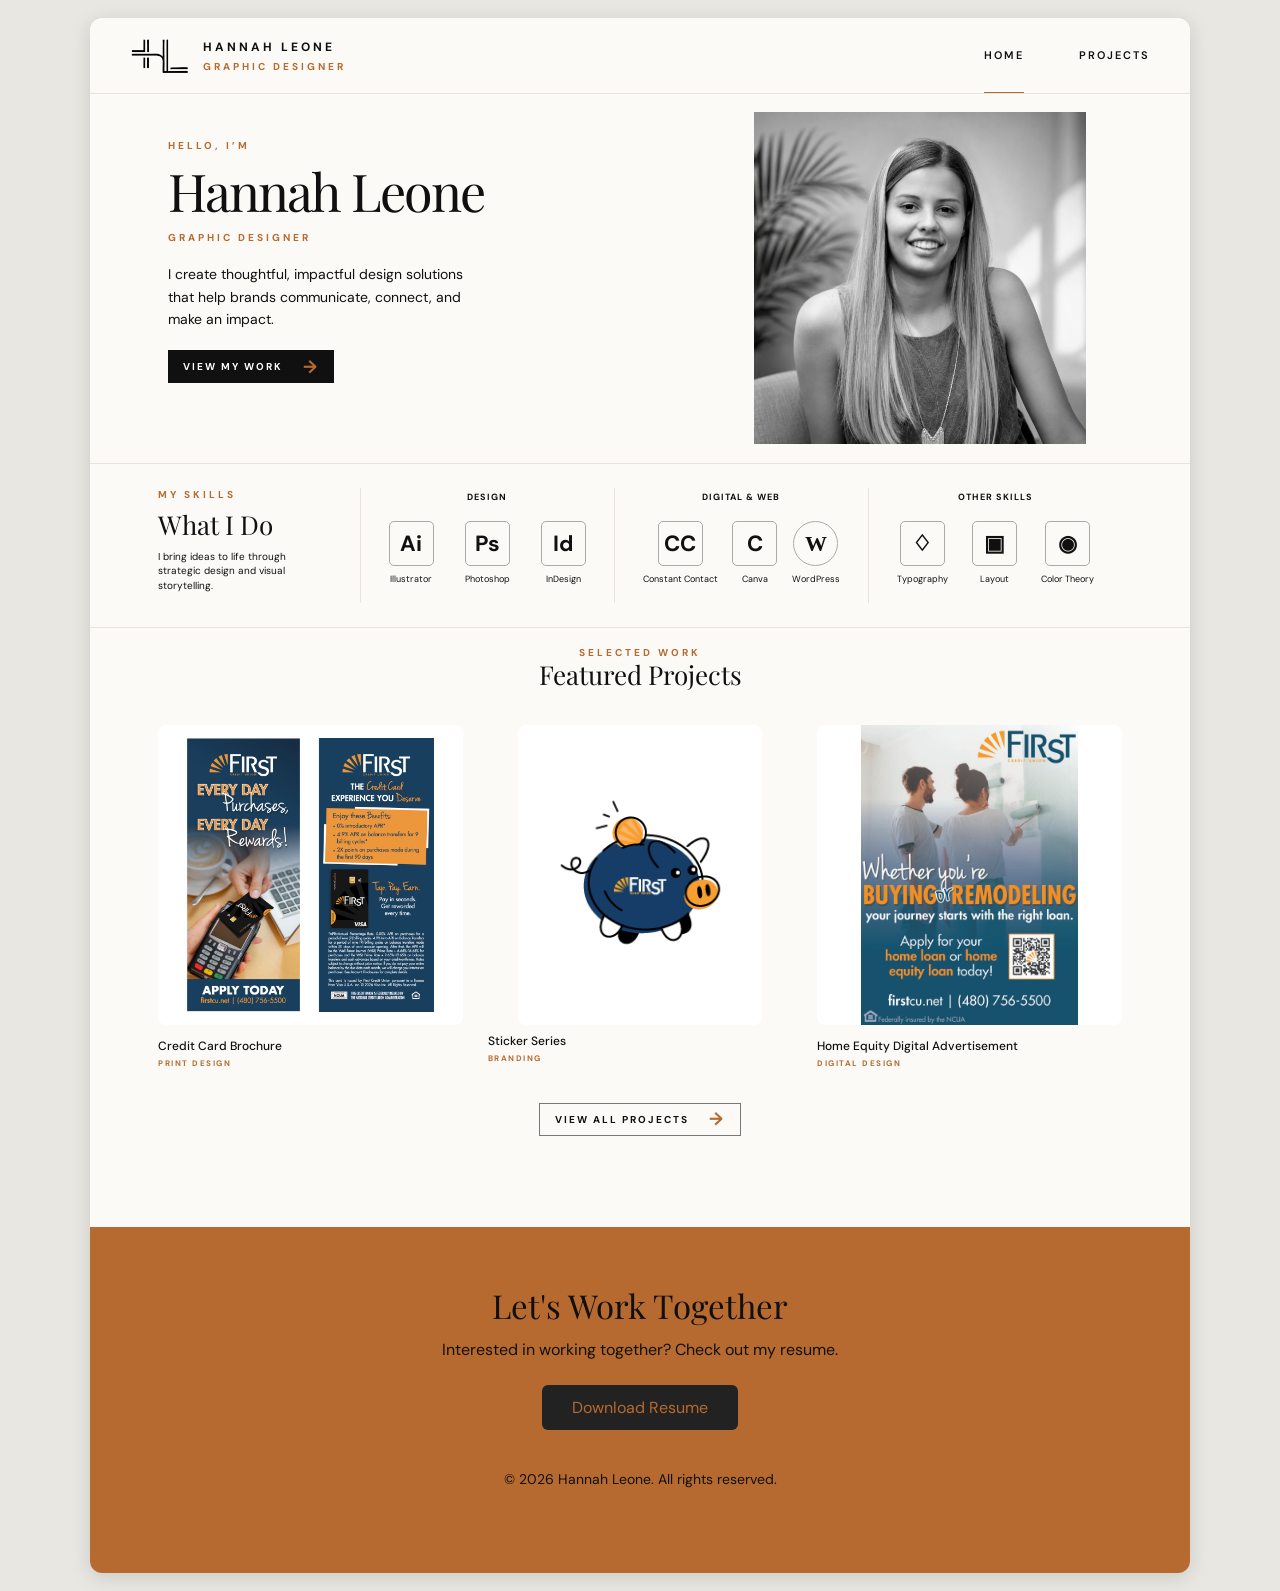
==== commit 5be588b7: "Update index.html" ====
--- a/index.html
+++ b/index.html
@@ -136,11 +136,13 @@
       </section>
 
 
-      <section class="resume-section">
+     <section class="resume-section">
   <h2>Let's Work Together</h2>
   <p>Interested in working together? Check out my resume.</p>
 
-  <a href="Hannah Leone Resume 2026.pdf" class="resume-button" download>
+  <a href="assets/Hannah%20Leone%20Resume%202026.pdf"
+     class="resume-button"
+     download>
     Download Resume
   </a>
 
--- a/styles.css
+++ b/styles.css
@@ -0,0 +1,700 @@
+/* ----- Design tokens and base styles ----- */
+:root {
+  --ink: #101010;
+  --paper: #fbfaf7;
+  --accent: #b66a2f;
+  --line: #e8e4dd;
+}
+
+* { box-sizing: border-box; }
+
+html { scroll-behavior: smooth; }
+
+body {
+  margin: 0;
+  min-width: 320px;
+  color: var(--ink);
+  background: #e9e7e2;
+  font-family: "DM Sans", sans-serif;
+}
+
+/* ----- Page container ----- */
+.site-shell {
+  max-width: 1100px;
+  margin: 18px auto;
+  overflow: hidden;
+  background: var(--paper);
+  border-radius: 12px;
+  box-shadow: 0 4px 19px #0002;
+}
+
+/* ----- Header and navigation ----- */
+.header {
+  display: flex;
+  align-items: center;
+  justify-content: space-between;
+  height: 76px;
+  padding: 0 40px;
+  border-bottom: 1px solid var(--line);
+}
+
+.brand {
+  display: flex;
+  align-items: center;
+  gap: 13px;
+  color: var(--ink);
+  text-decoration: none;
+}
+
+.logo-image {
+  display: block;
+  width: 60px;
+  height: 60px;
+  object-fit: contain;
+}
+
+.brand-copy {
+  display: grid;
+  gap: 5px;
+  letter-spacing: 3px;
+}
+
+.brand-copy strong { font-size: 12px; }
+
+.brand-copy small,
+.eyebrow,
+.role,
+.projects article p {
+  color: var(--accent);
+  font-size: 10px;
+  font-weight: 700;
+  letter-spacing: 3px;
+  text-transform: uppercase;
+}
+
+nav {
+  display: flex;
+  align-self: stretch;
+  align-items: center;
+  gap: 55px;
+}
+
+nav a {
+  display: flex;
+  align-items: center;
+  height: 100%;
+  color: var(--ink);
+  border-bottom: 1px solid transparent;
+  font-size: 11px;
+  font-weight: 600;
+  letter-spacing: 2px;
+  text-decoration: none;
+  text-transform: uppercase;
+}
+
+nav a.active { 
+  border-color: var(--accent); 
+}
+
+/* ----- Shared type and button styles ----- */
+.eyebrow { margin: 0 0 10px; }
+
+.hero h1,
+h2 {
+  margin: 0;
+  font: 400 33px/1.1 "Playfair Display", serif;
+}
+
+.button {
+  display: inline-flex;
+  align-items: center;
+  justify-content: center;
+  gap: 20px;
+  min-height: 33px;
+  padding: 0 15px;
+  font-size: 10px;
+  font-weight: 700;
+  letter-spacing: 2px;
+  text-decoration: none;
+  text-transform: uppercase;
+}
+
+.button span {
+  color: var(--accent);
+  font-size: 18px;
+  line-height: 0;
+}
+
+.button-dark { background: var(--ink); color: white; }
+.button-outline { color: var(--ink); border: 1px solid #777; }
+.centered { text-align: center; }
+
+/* ----- Hero ----- */
+.hero {
+  display: grid;
+  grid-template-columns: 51% 49%;
+  min-height: 369px;
+}
+
+.hero-copy { padding: 45px 78px; }
+
+.hero h1 {
+  font-size: 52px;
+  letter-spacing: -2px;
+}
+
+.role { margin: 12px 0 19px; }
+
+.intro {
+  max-width: 295px;
+  margin: 0 0 20px;
+  font-size: 14px;
+  line-height: 1.6;
+}
+
+.socials {
+  display: flex;
+  align-items: center;
+  gap: 20px;
+  margin-top: 25px;
+}
+
+.socials a {
+  color: var(--ink);
+  font-size: 19px;
+  font-weight: 700;
+  text-decoration: none;
+}
+
+.hero-image {
+  background-color: var(--paper);
+  background-image: url("assets/Headshot.png");
+  background-position: center;
+  background-repeat: no-repeat;
+  background-size: auto 90%;
+  border-radius: 24px;
+}
+
+/* ----- Skills ----- */
+.skills {
+  display: grid;
+  grid-template-columns: 1.35fr 1.7fr 1.7fr 1.7fr;
+  min-height: 120px;
+  padding: 24px 68px;
+  border-top: 1px solid var(--line);
+  border-bottom: 1px solid var(--line);
+}
+
+.skills-intro { padding-right: 36px; }
+.skills h2 { font-size: 26px; }
+
+.skills-intro > p:not(.eyebrow) {
+  max-width: 150px;
+  font-size: 10px;
+  line-height: 1.45;
+}
+
+.skills-intro .button { margin-top: 3px; }
+
+.skill-group {
+  padding: 3px 28px;
+  border-left: 1px solid var(--line);
+}
+
+.skill-group h3 {
+  margin: 0 0 18px;
+  font-size: 9px;
+  letter-spacing: 1px;
+  text-align: center;
+  text-transform: uppercase;
+}
+
+.skill-list {
+  display: flex;
+  justify-content: space-between;
+  gap: 12px;
+}
+
+.skill-list div {
+  font-size: 9px;
+  text-align: center;
+  white-space: nowrawra;
+}
+
+.skill-list b {
+  display: grid;
+  place-items: center;
+  width: 45px;
+  height: 45px;
+  margin: auto auto 7px;
+  border: 1px solid #aaa;
+  border-radius: 5px;
+  font-size: 22px;
+}
+
+.skill-list .wp {
+  border-radius: 50%;
+  font-family: Georgia, serif;
+}
+
+.skill-list .figma { font-size: 30px; font-weight: 400; }
+
+/* ----- Featured projects ----- */
+.projects { padding: 18px 68px 11px; }
+.projects h2 { font-size: 26px; }
+.projects .eyebrow { margin-bottom: 2px; }
+
+.filters {
+  display: flex;
+  justify-content: center;
+  gap: 39px;
+  margin: 7px 0 18px;
+}
+
+.filters a {
+  padding-bottom: 5px;
+  color: var(--ink);
+  border-bottom: 1px solid transparent;
+  font-size: 9px;
+  font-weight: 700;
+  letter-spacing: 1.5px;
+  text-decoration: none;
+  text-transform: uppercase;
+}
+
+.filters .selected { color: var(--accent); border-color: var(--accent); }
+
+.project-grid {
+  display: grid;
+  grid-template-columns: repeat(3, 1fr);
+  gap: 25px;
+  margin-top: 35px;
+}
+
+.project-grid img {
+  height: 300px;
+  width: 100%;
+  object-fit: contain;
+  background-color: white;
+  border-radius: 8px;
+}
+
+.projects article h3 {
+  margin: 8px 0 4px;
+  font-size: 12px;
+  font-weight: 500;
+}
+
+.projects article p { margin: 0; font-size: 8px; letter-spacing: 1.5px; }
+
+.projects-button {
+  display: flex;
+  justify-content: center;
+  width: 100%;
+  margin-top: 35px;
+}
+.all-projects {
+  width: max-content;
+}
+
+
+.project-card {
+  display: block;
+  color: inherit;
+  text-decoration: none;
+}
+
+.project-card:hover img {
+  opacity: 0.8;
+}
+
+
+.project-category h2 {
+  margin-bottom: 35px;
+}
+
+.project-card {
+  transition: transform .3s ease;
+}
+
+.project-card:hover {
+  transform: translateY(-6px);
+}
+
+.branding-image {
+  padding: 35px;
+  object-fit: contain;
+}
+
+/*-- Project Page --*/
+
+.project-category h2 {
+    margin-bottom: 30px;
+}
+
+.project-page {
+  padding: 60px 70px;
+}
+
+/* ===========================
+      PROJECT GALLERY PAGE
+=========================== */
+
+.gallery-hero{
+
+    padding:80px 70px 40px;
+
+}
+
+.gallery-hero h1{
+
+    font-size:56px;
+    margin-bottom:20px;
+
+}
+
+.gallery-intro{
+
+    max-width:650px;
+    font-size:18px;
+    line-height:1.8;
+
+}
+
+.project-category{
+
+    padding:60px 70px;
+
+}
+
+.project-category:not(:last-child){
+
+    border-bottom:1px solid var(--line);
+
+}
+
+.project-category h2{
+
+    margin-bottom:10px;
+
+}
+
+.project-category p{
+
+    max-width:600px;
+    margin-bottom:40px;
+
+    color:#666;
+
+}
+
+.gallery-grid{
+
+    display:grid;
+
+    grid-template-columns:repeat(3,1fr);
+
+    gap:35px;
+
+}
+
+.gallery-card{
+
+    cursor:pointer;
+
+    transition:.3s;
+
+}
+
+.gallery-card:hover{
+
+    transform:translateY(-8px);
+
+}
+
+.gallery-card img {
+    width:100%;
+    height:350px;
+    object-fit:contain;
+    background:white;
+    border-radius:8px;
+    padding:10px;
+}
+
+
+.gallery-card h3{
+
+    margin:18px 0 8px;
+
+    font-size:18px;
+
+}
+
+.gallery-card span{
+
+    color:var(--accent);
+
+    text-transform:uppercase;
+
+    letter-spacing:2px;
+
+    font-size:12px;
+
+    font-weight:700;
+
+}
+
+.branding-image {
+    width: 80% !important;
+    margin: auto;
+    display: block;
+}
+
+
+
+
+/* ===================
+      MODAL
+=================== */
+
+.modal{
+
+    display:none;
+
+    position:fixed;
+
+    inset:0;
+
+    background:rgba(0,0,0,.75);
+
+    justify-content:center;
+
+    align-items:center;
+
+    padding:40px;
+
+    z-index:999;
+
+}
+
+.modal.show{
+
+    display:flex;
+
+}
+
+.modal-content{
+
+    background:white;
+
+    width:900px;
+
+    max-width:95%;
+
+    border-radius:12px;
+
+    padding:40px;
+
+    position:relative;
+
+}
+
+.modal-image-wrapper {
+    display:flex;
+    align-items:center;
+    justify-content:center;
+    gap:30px;
+    width:100%;
+    margin-bottom:25px;
+}
+
+.modal-image-wrapper img {
+    width:auto !important;
+    max-width:75% !important;
+    max-height:500px !important;
+    object-fit:contain;
+    display:block;
+}
+
+.modal-image-wrapper button {
+    background:white;
+    border:1px solid var(--line);
+    width:45px;
+    height:45px;
+    border-radius:50%;
+    font-size:28px;
+    cursor:pointer;
+    display:flex;
+    align-items:center;
+    justify-content:center;
+    line-height:1;
+    transition:.2s;
+}
+
+.modal-image-wrapper button:hover {
+    color:var(--accent);
+    border-color:var(--accent);
+}
+
+.modal-category{
+
+    color:var(--accent);
+
+    text-transform:uppercase;
+
+    letter-spacing:2px;
+
+    font-size:12px;
+
+    font-weight:bold;
+
+}
+
+.close{
+
+    position:absolute;
+
+    top:20px;
+
+    right:25px;
+
+    font-size:36px;
+
+    cursor:pointer;
+
+}
+
+
+.resume-section {
+  text-align: center;
+  padding: 60px 20px;
+  margin-top: 80px;
+  background-color: #b66a2f
+}
+
+.resume-section h2 {
+  margin-bottom: 15px;
+}
+
+.resume-section p {
+  margin-bottom: 25px;
+}
+
+.resume-button {
+  display: inline-block;
+  padding: 12px 30px;
+  text-decoration: none;
+  background-color: #222;
+  transition: 0.3s ease;
+  color: #b66a2f;
+  border-radius: 6px;
+}
+
+.resume-button:hover {
+  background-color: #222;
+  color: white;
+}
+
+.copyright {
+  margin-top: 40px;
+  font-size: 14px;
+}
+
+
+@media (max-width:900px){
+
+.gallery-grid{
+
+grid-template-columns:repeat(2,1fr);
+
+}
+
+}
+
+@media (max-width:650px){
+
+.gallery-grid{
+
+grid-template-columns:1fr;
+
+}
+
+.gallery-hero,
+.project-category{
+
+padding:40px 30px;
+
+}
+
+.gallery-hero h1{
+
+font-size:42px;
+
+}
+
+}
+
+/* ----- Resume call-to-action ----- */
+.resume {
+  display: flex;
+  align-items: center;
+  justify-content: space-between;
+  gap: 48px;
+  padding: 42px 68px;
+  color: #fff;
+  background: #292825;
+}
+
+.resume h2 { font-size: 30px; }
+.resume .eyebrow { margin-bottom: 8px; }
+.resume-action { max-width: 330px; }
+
+.resume-action p {
+  margin: 0 0 18px;
+  color: #e5e2dc;
+  font-size: 13px;
+  line-height: 1.55;
+}
+
+.resume .button { color: var(--ink); background: #fff; }
+.resume .button span { color: var(--accent); }
+
+/* ----- Tablet ----- */
+@media (max-width: 820px) {
+  .site-shell { margin: 0; border-radius: 0; }
+  .header { padding: 0 24px; }
+  .header nav { gap: 16px; }
+  .hero-copy { padding: 40px; }
+  .skills, .projects, .resume { padding-right: 30px; padding-left: 30px; }
+  .skills { grid-template-columns: 1fr 1fr; gap: 25px; }
+  .skills-intro { grid-row: span 2; }
+  .skill-group { padding-left: 20px; }
+  .filters { gap: 18px; }
+  .project-grid { grid-template-columns: repeat(2, 1fr); }
+}
+
+/* ----- Mobile ----- */
+@media (max-width: 600px) {
+  .header { align-items: flex-start; height: auto; padding: 20px 22px; }
+  .header nav { display: none; }
+  .hero { grid-template-columns: 1fr; }
+  .hero-copy { padding: 45px 30px; }
+  .hero h1 { font-size: 44px; }
+  .hero-image { min-height: 260px; }
+  .skills { grid-template-columns: 1fr; padding: 32px 30px; }
+  .skills-intro { grid-row: auto; }
+  .skill-group { padding: 20px 0 0; border-top: 1px solid var(--line); border-left: 0; }
+  .project-grid { grid-template-columns: 1fr; }
+  .project-grid img { height: 230px; }
+  .filters { flex-wrap: wrap; gap: 12px 18px; }
+  .projects, .resume { padding: 30px; }
+  .resume { display: block; }
+  .resume-action { margin-top: 22px; }
+}
+
+
+
+
+
+
+
